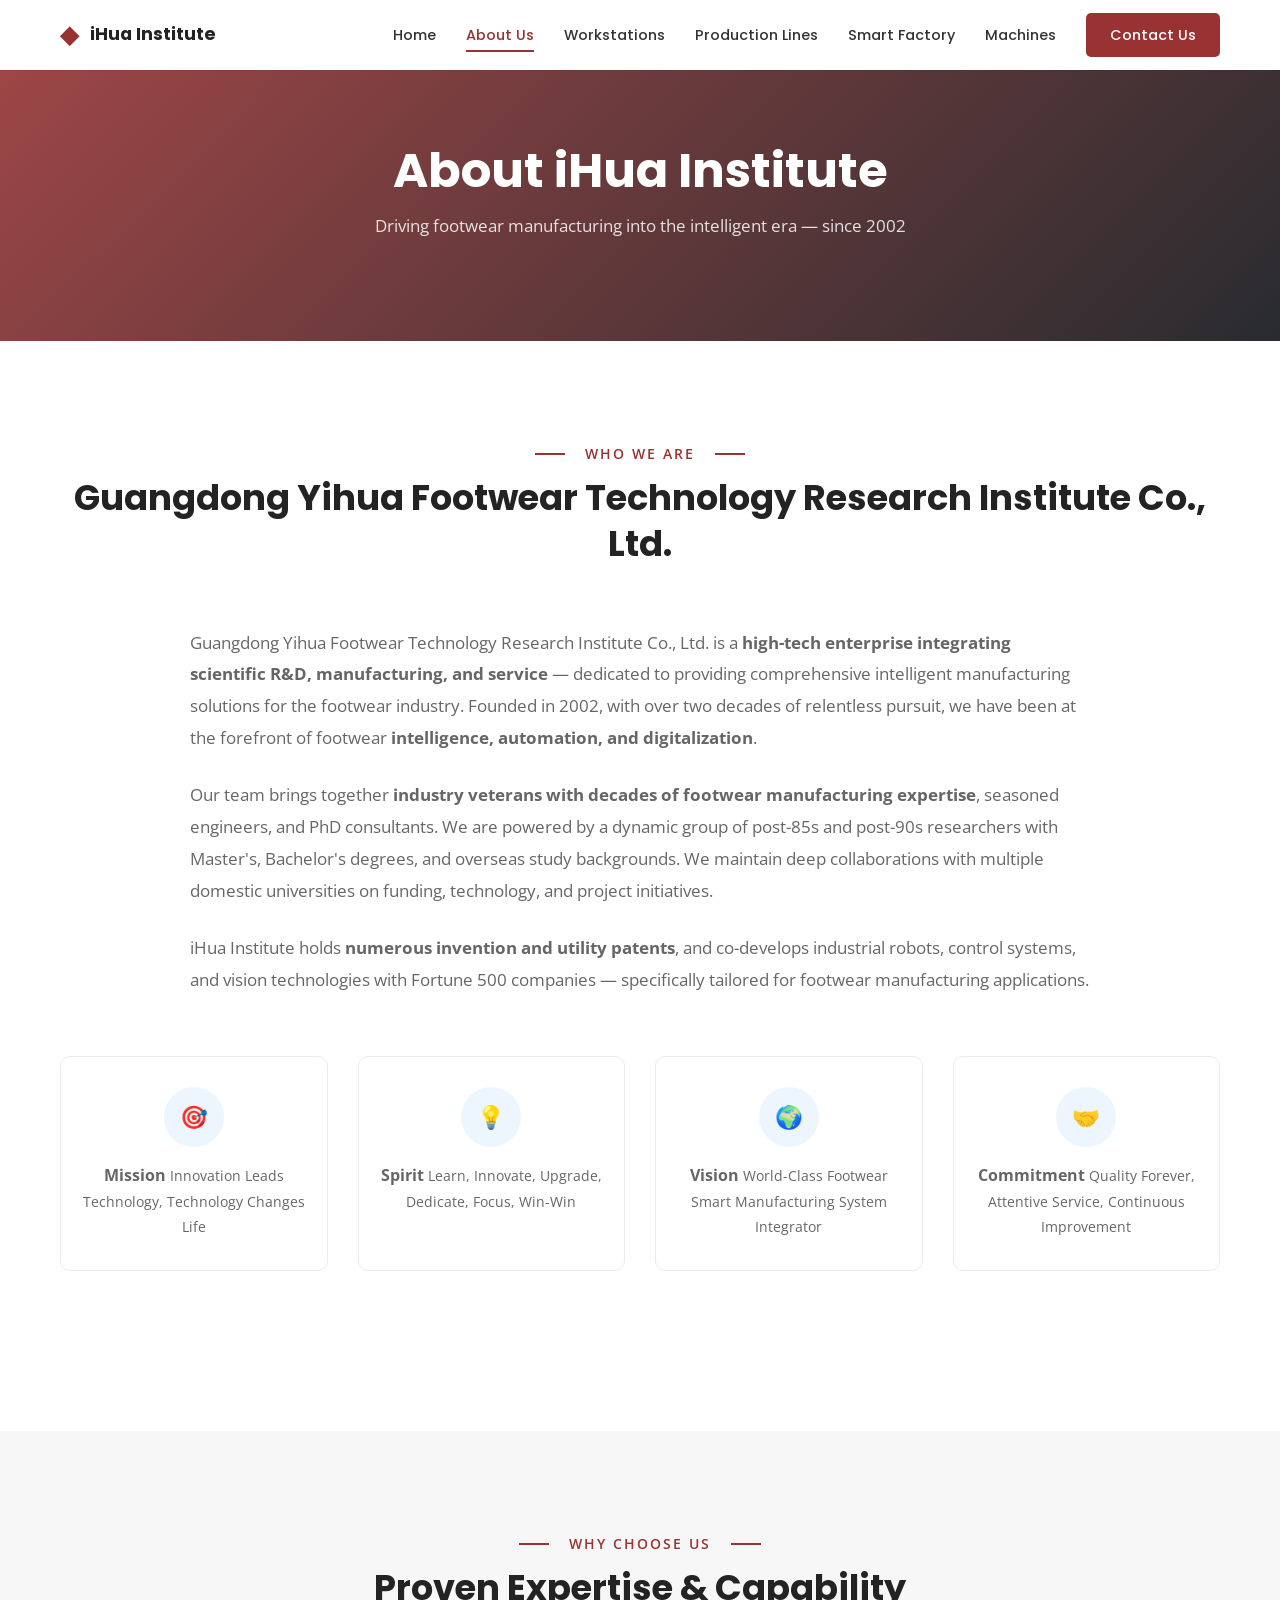
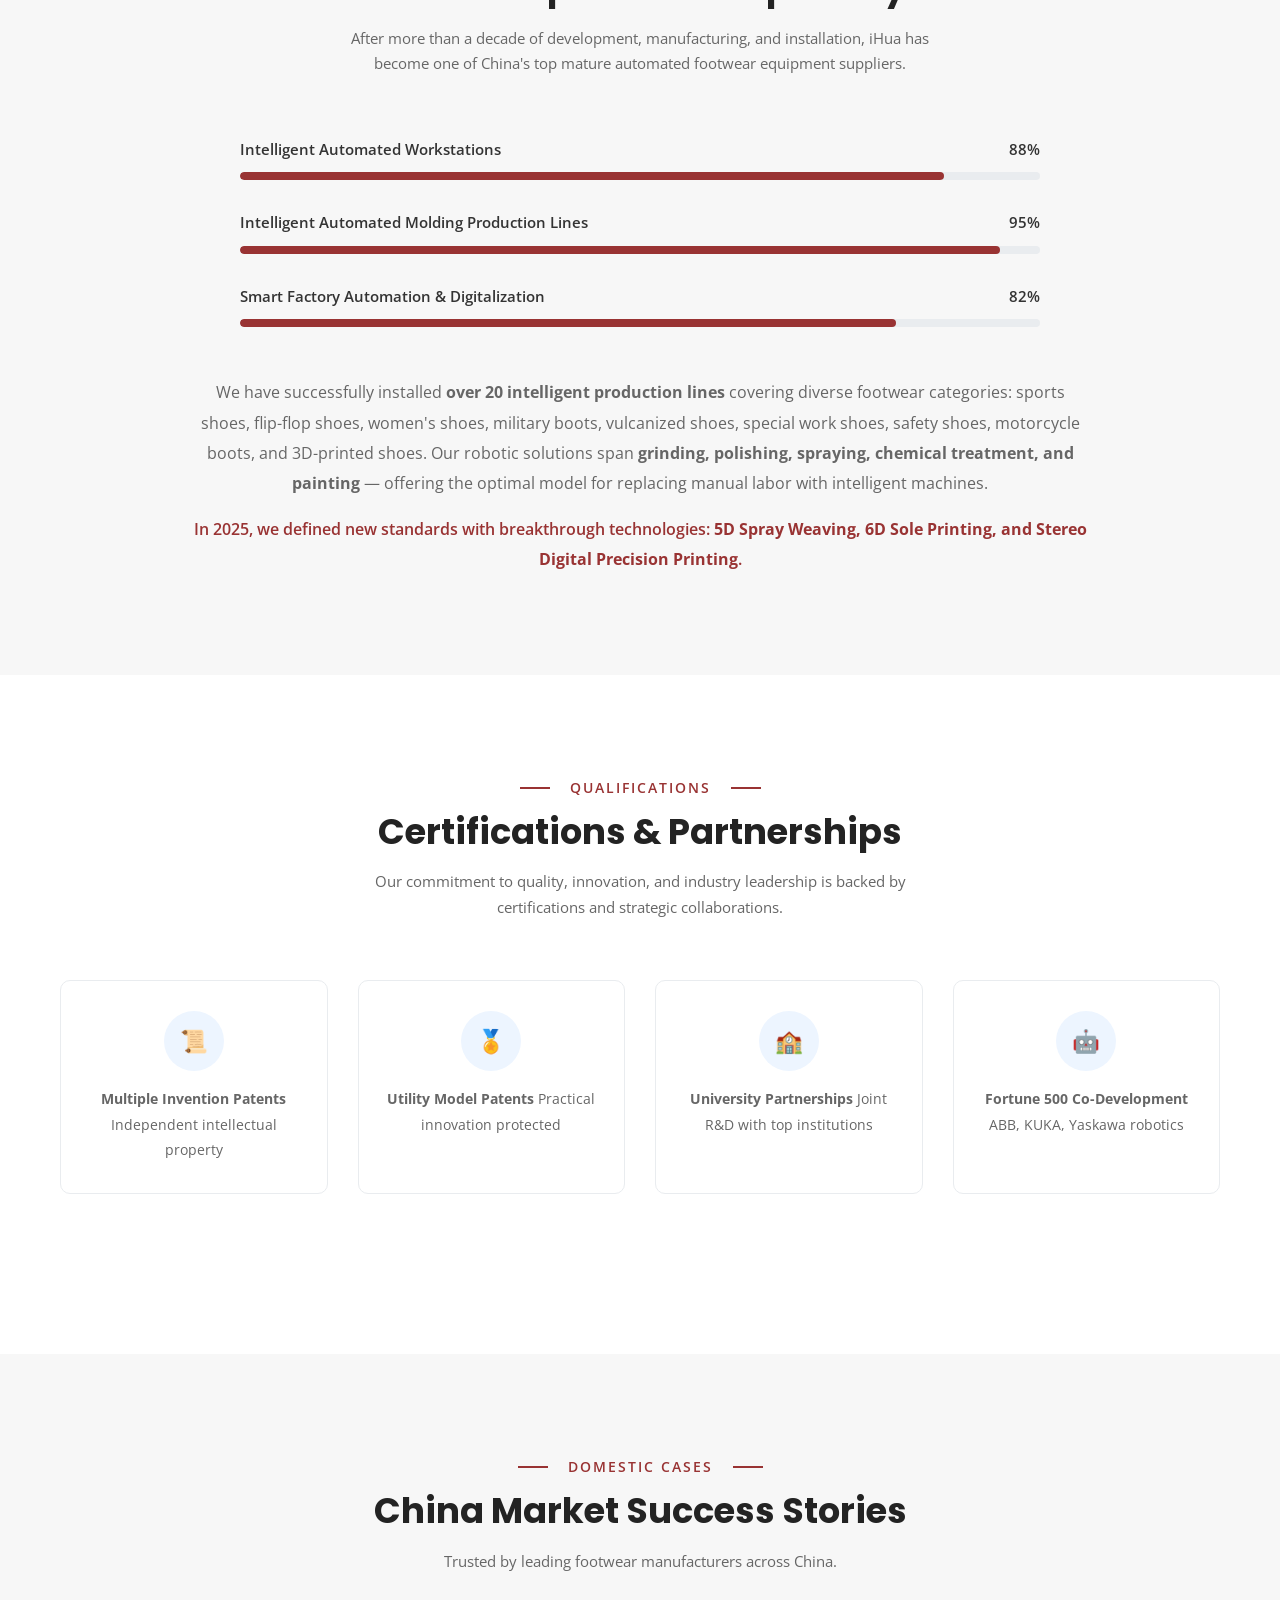
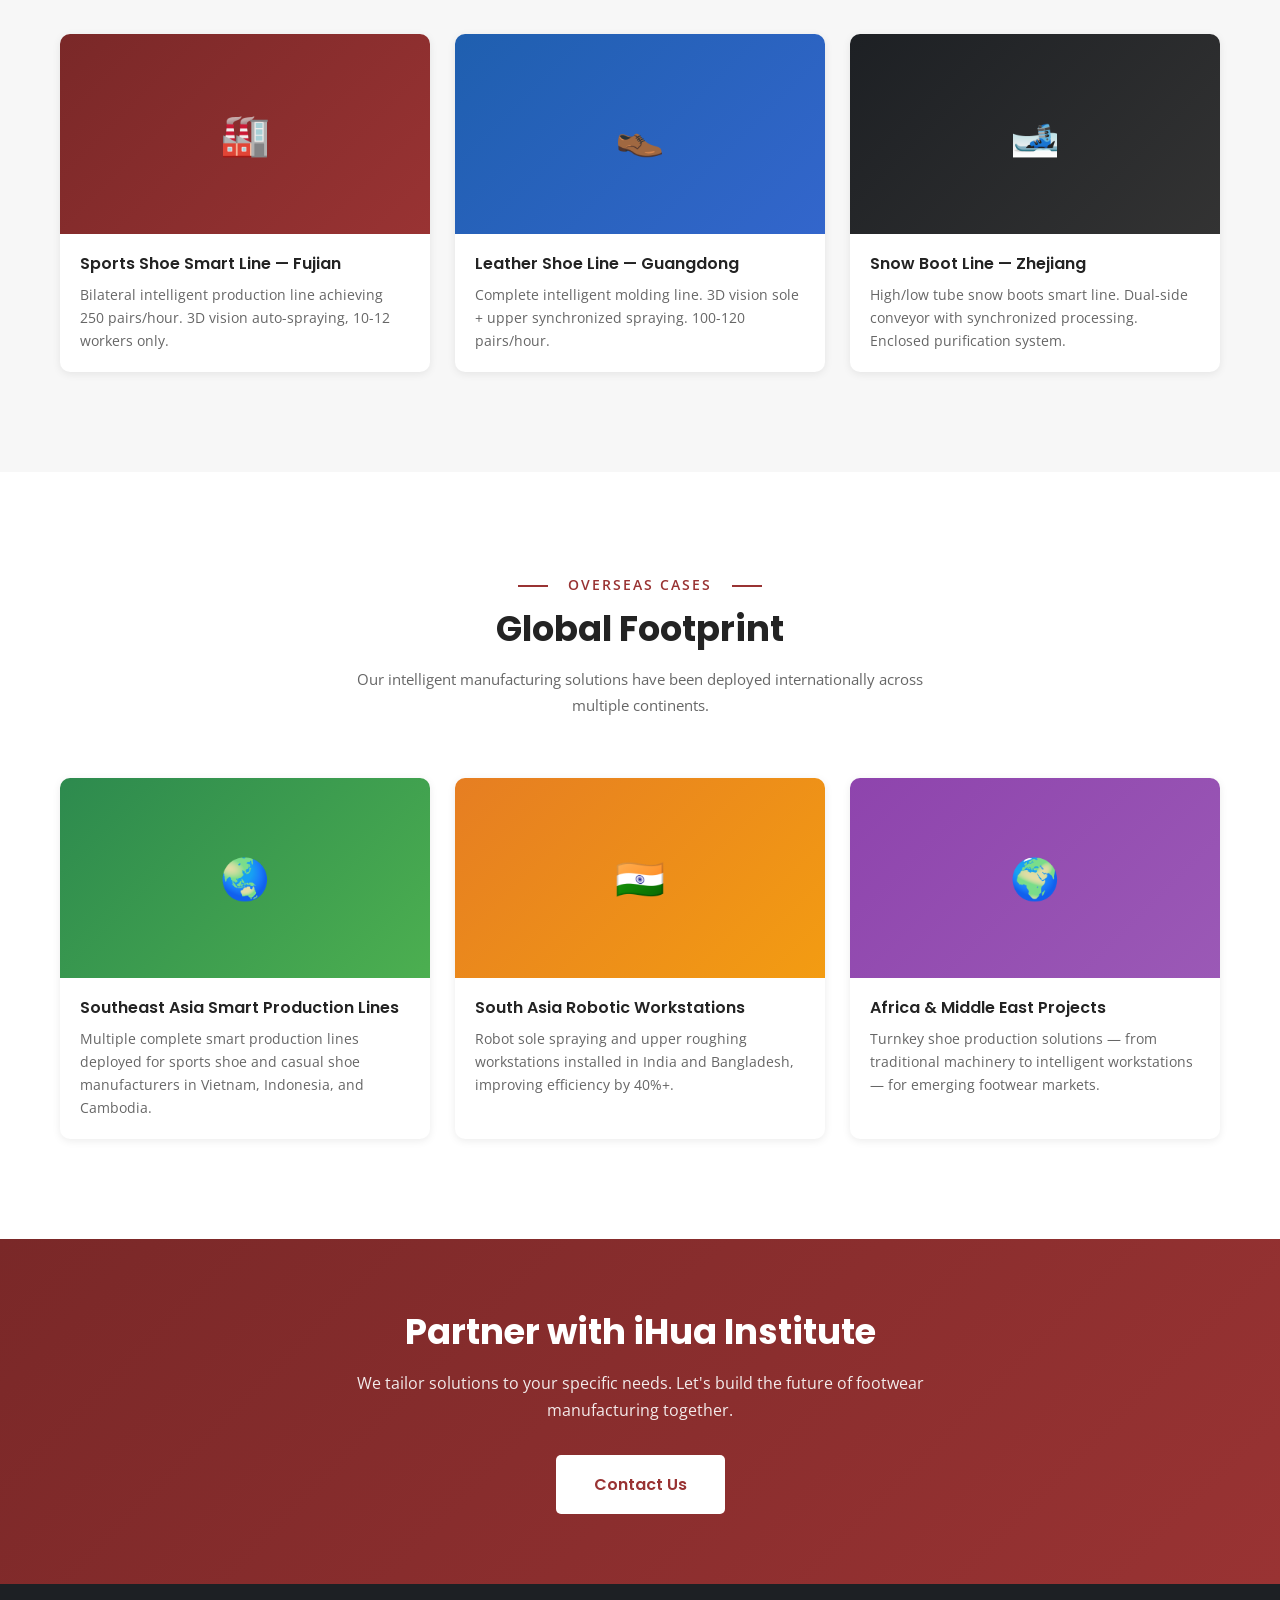
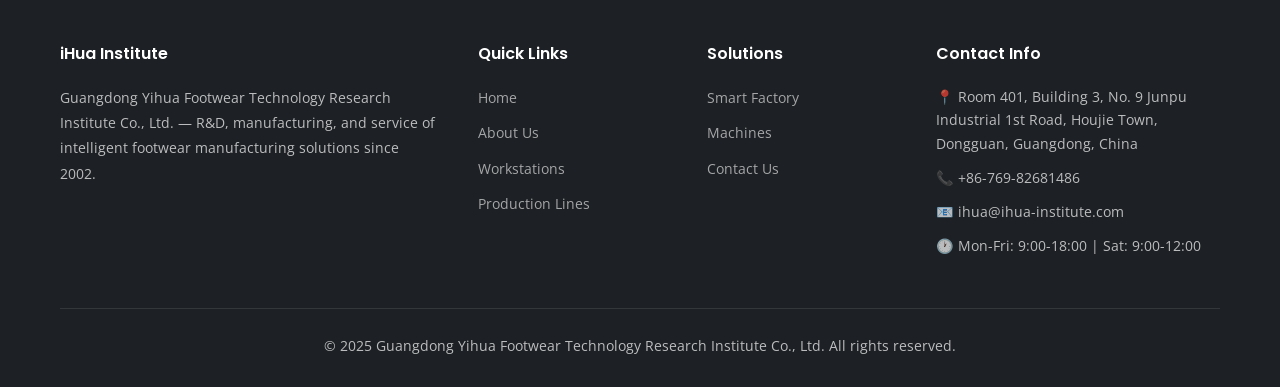
==== about.html @ 97495c71 "Initial commit: iHua Institute English website" ====
<!DOCTYPE html>
<html lang="en">
<head>
  <meta charset="UTF-8">
  <meta name="viewport" content="width=device-width, initial-scale=1.0">
  <title>About Us — iHua Institute | Footwear Smart Manufacturing Leader Since 2002</title>
  <meta name="description" content="Learn about Guangdong Yihua Footwear Technology Research Institute — a leading footwear smart manufacturing integrator with 24+ years experience, 90+ patents, and 20+ smart production lines installed worldwide.">
  <link rel="canonical" href="https://tcpcookies.github.io/ihua-institute/about.html">

  <meta property="og:title" content="About iHua Institute — Footwear Smart Manufacturing Since 2002">
  <meta property="og:description" content="24+ years. 90+ patents. 160+ employees. 200+ clients. Leading footwear intelligent manufacturing solutions provider.">
  <meta property="og:type" content="website">

  <link rel="stylesheet" href="assets/css/style.css">
  <link href="https://fonts.googleapis.com/css2?family=Open+Sans:wght@400;600;700&family=Poppins:wght@500;600;700;800&display=swap" rel="stylesheet">
</head>
<body>

  <nav class="navbar">
    <div class="container">
      <a href="index.html" class="navbar-logo">
        <span style="font-size:1.5rem;color:var(--brand)">◆</span> iHua Institute
      </a>
      <div class="navbar-links">
        <a href="index.html">Home</a>
        <a href="about.html">About Us</a>
        <a href="workstations.html">Workstations</a>
        <a href="productionlines.html">Production Lines</a>
        <a href="smartfactory.html">Smart Factory</a>
        <a href="machines.html">Machines</a>
        <a href="contact.html" class="navbar-cta">Contact Us</a>
      </div>
      <button class="menu-toggle" aria-label="Toggle menu">
        <span></span><span></span><span></span>
      </button>
    </div>
  </nav>

  <!-- ========== Banner ========== -->
  <section class="page-banner">
    <div class="container">
      <h1>About iHua Institute</h1>
      <p>Driving footwear manufacturing into the intelligent era — since 2002</p>
    </div>
  </section>

  <!-- ========== Company Introduction ========== -->
  <section class="animate-on-scroll">
    <div class="container">
      <div class="section-heading">
        <span class="subtitle">Who We Are</span>
        <h2>Guangdong Yihua Footwear Technology Research Institute Co., Ltd.</h2>
      </div>

      <div style="max-width:900px;margin:0 auto;">
        <p style="font-size:1.05rem;line-height:1.9;margin-bottom:25px;">
          Guangdong Yihua Footwear Technology Research Institute Co., Ltd. is a <strong>high-tech enterprise integrating scientific R&D, manufacturing, and service</strong> — dedicated to providing comprehensive intelligent manufacturing solutions for the footwear industry. Founded in 2002, with over two decades of relentless pursuit, we have been at the forefront of footwear <strong>intelligence, automation, and digitalization</strong>.
        </p>
        <p style="font-size:1.05rem;line-height:1.9;margin-bottom:25px;">
          Our team brings together <strong>industry veterans with decades of footwear manufacturing expertise</strong>, seasoned engineers, and PhD consultants. We are powered by a dynamic group of post-85s and post-90s researchers with Master's, Bachelor's degrees, and overseas study backgrounds. We maintain deep collaborations with multiple domestic universities on funding, technology, and project initiatives.
        </p>
        <p style="font-size:1.05rem;line-height:1.9;margin-bottom:25px;">
          iHua Institute holds <strong>numerous invention and utility patents</strong>, and co-develops industrial robots, control systems, and vision technologies with Fortune 500 companies — specifically tailored for footwear manufacturing applications.
        </p>
      </div>

      <!-- Mission / Vision / Values -->
      <div class="data-points" style="margin-top:60px;">
        <div class="data-point">
          <div class="icon">🎯</div>
          <span class="label" style="font-weight:700;font-size:1rem;">Mission</span>
          <span class="label" style="margin-top:8px;">Innovation Leads Technology, Technology Changes Life</span>
        </div>
        <div class="data-point">
          <div class="icon">💡</div>
          <span class="label" style="font-weight:700;font-size:1rem;">Spirit</span>
          <span class="label" style="margin-top:8px;">Learn, Innovate, Upgrade, Dedicate, Focus, Win-Win</span>
        </div>
        <div class="data-point">
          <div class="icon">🌍</div>
          <span class="label" style="font-weight:700;font-size:1rem;">Vision</span>
          <span class="label" style="margin-top:8px;">World-Class Footwear Smart Manufacturing System Integrator</span>
        </div>
        <div class="data-point">
          <div class="icon">🤝</div>
          <span class="label" style="font-weight:700;font-size:1rem;">Commitment</span>
          <span class="label" style="margin-top:8px;">Quality Forever, Attentive Service, Continuous Improvement</span>
        </div>
      </div>
    </div>
  </section>

  <!-- ========== Why Choose Us ========== -->
  <section class="animate-on-scroll progress-section" style="background:var(--gray-100);">
    <div class="container">
      <div class="section-heading">
        <span class="subtitle">Why Choose Us</span>
        <h2>Proven Expertise & Capability</h2>
        <p>After more than a decade of development, manufacturing, and installation, iHua has become one of China's top mature automated footwear equipment suppliers.</p>
      </div>

      <div class="progress-grid">
        <div class="progress-item">
          <div class="progress-header">
            <span>Intelligent Automated Workstations</span>
            <span>88%</span>
          </div>
          <div class="progress-bar">
            <div class="progress-bar-fill" data-width="88%"></div>
          </div>
        </div>
        <div class="progress-item">
          <div class="progress-header">
            <span>Intelligent Automated Molding Production Lines</span>
            <span>95%</span>
          </div>
          <div class="progress-bar">
            <div class="progress-bar-fill" data-width="95%"></div>
          </div>
        </div>
        <div class="progress-item">
          <div class="progress-header">
            <span>Smart Factory Automation & Digitalization</span>
            <span>82%</span>
          </div>
          <div class="progress-bar">
            <div class="progress-bar-fill" data-width="82%"></div>
          </div>
        </div>
      </div>

      <div style="max-width:900px;margin:50px auto 0;text-align:center;">
        <p style="font-size:1rem;line-height:1.9;">
          We have successfully installed <strong>over 20 intelligent production lines</strong> covering diverse footwear categories: sports shoes, flip-flop shoes, women's shoes, military boots, vulcanized shoes, special work shoes, safety shoes, motorcycle boots, and 3D-printed shoes. Our robotic solutions span <strong>grinding, polishing, spraying, chemical treatment, and painting</strong> — offering the optimal model for replacing manual labor with intelligent machines.
        </p>
        <p style="font-size:1rem;line-height:1.9;margin-top:15px;color:var(--brand);font-weight:600;">
          In 2025, we defined new standards with breakthrough technologies: <strong>5D Spray Weaving, 6D Sole Printing, and Stereo Digital Precision Printing</strong>.
        </p>
      </div>
    </div>
  </section>

  <!-- ========== Certifications ========== -->
  <section class="animate-on-scroll">
    <div class="container">
      <div class="section-heading">
        <span class="subtitle">Qualifications</span>
        <h2>Certifications & Partnerships</h2>
        <p>Our commitment to quality, innovation, and industry leadership is backed by certifications and strategic collaborations.</p>
      </div>

      <div class="data-points">
        <div class="data-point">
          <div class="icon">📜</div>
          <span class="label" style="font-weight:700;">Multiple Invention Patents</span>
          <span class="label" style="margin-top:5px;">Independent intellectual property</span>
        </div>
        <div class="data-point">
          <div class="icon">🏅</div>
          <span class="label" style="font-weight:700;">Utility Model Patents</span>
          <span class="label" style="margin-top:5px;">Practical innovation protected</span>
        </div>
        <div class="data-point">
          <div class="icon">🏫</div>
          <span class="label" style="font-weight:700;">University Partnerships</span>
          <span class="label" style="margin-top:5px;">Joint R&D with top institutions</span>
        </div>
        <div class="data-point">
          <div class="icon">🤖</div>
          <span class="label" style="font-weight:700;">Fortune 500 Co-Development</span>
          <span class="label" style="margin-top:5px;">ABB, KUKA, Yaskawa robotics</span>
        </div>
      </div>
    </div>
  </section>

  <!-- ========== Domestic Cases ========== -->
  <section class="animate-on-scroll" style="background:var(--gray-100);">
    <div class="container">
      <div class="section-heading">
        <span class="subtitle">Domestic Cases</span>
        <h2>China Market Success Stories</h2>
        <p>Trusted by leading footwear manufacturers across China.</p>
      </div>
      <div class="cases-grid">
        <div class="case-card">
          <div class="case-card-img" style="background:linear-gradient(135deg, var(--brand-dark), var(--brand));">🏭</div>
          <div class="case-card-body">
            <h4>Sports Shoe Smart Line — Fujian</h4>
            <p>Bilateral intelligent production line achieving 250 pairs/hour. 3D vision auto-spraying, 10-12 workers only.</p>
          </div>
        </div>
        <div class="case-card">
          <div class="case-card-img" style="background:linear-gradient(135deg, #1F5FAF, #3366cc);">👞</div>
          <div class="case-card-body">
            <h4>Leather Shoe Line — Guangdong</h4>
            <p>Complete intelligent molding line. 3D vision sole + upper synchronized spraying. 100-120 pairs/hour.</p>
          </div>
        </div>
        <div class="case-card">
          <div class="case-card-img" style="background:linear-gradient(135deg, #1d2024, #333);">🎿</div>
          <div class="case-card-body">
            <h4>Snow Boot Line — Zhejiang</h4>
            <p>High/low tube snow boots smart line. Dual-side conveyor with synchronized processing. Enclosed purification system.</p>
          </div>
        </div>
      </div>
    </div>
  </section>

  <!-- ========== Overseas Cases ========== -->
  <section class="animate-on-scroll">
    <div class="container">
      <div class="section-heading">
        <span class="subtitle">Overseas Cases</span>
        <h2>Global Footprint</h2>
        <p>Our intelligent manufacturing solutions have been deployed internationally across multiple continents.</p>
      </div>
      <div class="cases-grid">
        <div class="case-card">
          <div class="case-card-img" style="background:linear-gradient(135deg, #2d8a4e, #4caf50);">🌏</div>
          <div class="case-card-body">
            <h4>Southeast Asia Smart Production Lines</h4>
            <p>Multiple complete smart production lines deployed for sports shoe and casual shoe manufacturers in Vietnam, Indonesia, and Cambodia.</p>
          </div>
        </div>
        <div class="case-card">
          <div class="case-card-img" style="background:linear-gradient(135deg, #e67e22, #f39c12);">🇮🇳</div>
          <div class="case-card-body">
            <h4>South Asia Robotic Workstations</h4>
            <p>Robot sole spraying and upper roughing workstations installed in India and Bangladesh, improving efficiency by 40%+.</p>
          </div>
        </div>
        <div class="case-card">
          <div class="case-card-img" style="background:linear-gradient(135deg, #8e44ad, #9b59b6);">🌍</div>
          <div class="case-card-body">
            <h4>Africa & Middle East Projects</h4>
            <p>Turnkey shoe production solutions — from traditional machinery to intelligent workstations — for emerging footwear markets.</p>
          </div>
        </div>
      </div>
    </div>
  </section>

  <!-- ========== CTA ========== -->
  <section style="background:linear-gradient(135deg, var(--brand-dark), var(--brand));color:var(--white);text-align:center;padding:70px 0;">
    <div class="container">
      <h2 style="color:var(--white);margin-bottom:15px;">Partner with iHua Institute</h2>
      <p style="opacity:0.9;max-width:600px;margin:0 auto 30px;font-size:1rem;">We tailor solutions to your specific needs. Let's build the future of footwear manufacturing together.</p>
      <a href="contact.html" class="btn" style="background:var(--white);color:var(--brand)!important;font-size:1rem;padding:14px 36px;">Contact Us</a>
    </div>
  </section>

  <footer class="footer">
    <div class="container">
      <div class="footer-grid">
        <div class="footer-about">
          <h4>iHua Institute</h4>
          <p>Guangdong Yihua Footwear Technology Research Institute Co., Ltd. — R&D, manufacturing, and service of intelligent footwear manufacturing solutions since 2002.</p>
        </div>
        <div>
          <h4>Quick Links</h4>
          <ul class="footer-links">
            <li><a href="index.html">Home</a></li>
            <li><a href="about.html">About Us</a></li>
            <li><a href="workstations.html">Workstations</a></li>
            <li><a href="productionlines.html">Production Lines</a></li>
          </ul>
        </div>
        <div>
          <h4>Solutions</h4>
          <ul class="footer-links">
            <li><a href="smartfactory.html">Smart Factory</a></li>
            <li><a href="machines.html">Machines</a></li>
            <li><a href="contact.html">Contact Us</a></li>
          </ul>
        </div>
        <div class="footer-contact">
          <h4>Contact Info</h4>
          <p>📍 Room 401, Building 3, No. 9 Junpu Industrial 1st Road, Houjie Town, Dongguan, Guangdong, China</p>
          <p>📞 +86-769-82681486</p>
          <p>📧 ihua@ihua-institute.com</p>
          <p>🕐 Mon-Fri: 9:00-18:00 | Sat: 9:00-12:00</p>
        </div>
      </div>
      <div class="footer-bottom">
        <p>&copy; 2025 Guangdong Yihua Footwear Technology Research Institute Co., Ltd. All rights reserved.</p>
      </div>
    </div>
  </footer>

  <button class="back-to-top" aria-label="Back to top">↑</button>
  <script src="assets/js/main.js"></script>
</body>
</html>
---- assets/css/style.css ----
/* ============================================================
   iHua Institute - Shoe Manufacturing Intelligence
   Brand: #993333 (Deep Red/Burgundy)
   ============================================================ */

/* ---------- CSS Variables ---------- */
:root {
  --brand: #993333;
  --brand-light: #b34444;
  --brand-dark: #7a2828;
  --brand-rgb: 153, 51, 51;
  --dark: #1d2024;
  --darker: #121416;
  --gray-50: #f8f9fa;
  --gray-100: #f7f7f7;
  --gray-200: #e9ecef;
  --gray-300: #dee2e6;
  --gray-600: #666666;
  --gray-700: #495057;
  --gray-800: #333333;
  --gray-900: #232323;
  --white: #ffffff;
  --blue: #1F5FAF;
  --blue-light: #edf5ff;
  --shadow-sm: 0 2px 8px rgba(0,0,0,0.08);
  --shadow: 0 5px 30px rgba(0,0,0,0.10);
  --shadow-lg: 0 10px 40px rgba(0,0,0,0.12);
  --radius: 5px;
  --radius-lg: 10px;
  --transition: 0.3s ease;
}

/* ---------- Reset & Base ---------- */
*, *::before, *::after { box-sizing: border-box; margin: 0; padding: 0; }

html { scroll-behavior: smooth; }

body {
  font-family: 'Open Sans', -apple-system, BlinkMacSystemFont, 'Segoe UI', sans-serif;
  font-size: 15px;
  line-height: 1.7;
  color: var(--gray-600);
  background: var(--white);
  -webkit-font-smoothing: antialiased;
}

h1, h2, h3, h4, h5, h6 {
  font-family: 'Poppins', -apple-system, BlinkMacSystemFont, sans-serif;
  color: var(--gray-900);
  line-height: 1.3;
}

h1 { font-size: 2.8rem; font-weight: 700; }
h2 { font-size: 2.2rem; font-weight: 700; }
h3 { font-size: 1.5rem; font-weight: 600; }
h4 { font-size: 1.2rem; font-weight: 600; }

a { color: var(--brand); text-decoration: none; transition: color var(--transition); }
a:hover { color: var(--brand-dark); }

img { max-width: 100%; height: auto; display: block; }

.container { max-width: 1200px; margin: 0 auto; padding: 0 20px; }
.container-wide { max-width: 1400px; margin: 0 auto; padding: 0 20px; }

section { padding: 100px 0; }
.section-sm { padding: 60px 0; }

/* ---------- Section Headings ---------- */
.section-heading { text-align: center; margin-bottom: 60px; }
.section-heading .subtitle {
  display: inline-block;
  color: var(--brand);
  font-weight: 600;
  font-size: 0.85rem;
  text-transform: uppercase;
  letter-spacing: 2px;
  margin-bottom: 10px;
  position: relative;
  padding: 0 20px;
}
.section-heading .subtitle::before,
.section-heading .subtitle::after {
  content: '';
  position: absolute;
  top: 50%;
  width: 30px;
  height: 2px;
  background: var(--brand);
}
.section-heading .subtitle::before { right: 100%; }
.section-heading .subtitle::after { left: 100%; }
.section-heading h2 { margin-bottom: 15px; }
.section-heading p { color: var(--gray-600); max-width: 600px; margin: 0 auto; }

/* ---------- Navbar ---------- */
.navbar {
  position: fixed;
  top: 0;
  left: 0;
  right: 0;
  z-index: 1000;
  background: var(--white);
  box-shadow: 0 1px 0 rgba(0,0,0,0.05);
  transition: all var(--transition);
  height: 70px;
}

.navbar .container {
  display: flex;
  align-items: center;
  justify-content: space-between;
  height: 100%;
}

.navbar-logo {
  display: flex;
  align-items: center;
  gap: 12px;
  font-family: 'Poppins', sans-serif;
  font-size: 1.1rem;
  font-weight: 700;
  color: var(--gray-900);
  text-decoration: none;
}

.navbar-logo img { height: 40px; }

.navbar-links {
  display: flex;
  align-items: center;
  gap: 30px;
  list-style: none;
}

.navbar-links a {
  color: var(--gray-800);
  font-size: 0.9rem;
  font-weight: 500;
  font-family: 'Poppins', sans-serif;
  position: relative;
  padding: 5px 0;
  text-decoration: none;
}

.navbar-links a::after {
  content: '';
  position: absolute;
  bottom: 0;
  left: 0;
  width: 0;
  height: 2px;
  background: var(--brand);
  transition: width var(--transition);
}

.navbar-links a:hover,
.navbar-links a.active { color: var(--brand); }
.navbar-links a:hover::after,
.navbar-links a.active::after { width: 100%; }

.navbar-cta {
  background: var(--brand);
  color: var(--white) !important;
  padding: 10px 24px !important;
  border-radius: var(--radius);
  transition: background var(--transition) !important;
}

.navbar-cta:hover { background: var(--brand-dark) !important; }
.navbar-cta::after { display: none !important; }

.menu-toggle {
  display: none;
  flex-direction: column;
  gap: 5px;
  cursor: pointer;
  background: none;
  border: none;
  padding: 5px;
}

.menu-toggle span {
  width: 24px;
  height: 2px;
  background: var(--gray-800);
  transition: all var(--transition);
  display: block;
}

/* ---------- Hero ---------- */
.hero {
  position: relative;
  background:
    linear-gradient(135deg, rgba(var(--brand-rgb), 0.92) 0%, rgba(29, 32, 36, 0.95) 100%),
    url('../images/hero-bg.jpg') center/cover no-repeat;
  min-height: 100vh;
  display: flex;
  align-items: center;
  padding-top: 120px;
  padding-bottom: 80px;
  color: var(--white);
  overflow: hidden;
}

.hero::before {
  content: '';
  position: absolute;
  bottom: 0;
  right: 0;
  width: 400px;
  height: 400px;
  background: radial-gradient(circle, rgba(255,255,255,0.05) 0%, transparent 70%);
}

.hero .container { position: relative; z-index: 1; }

.hero-badge {
  display: inline-block;
  background: rgba(255,255,255,0.15);
  backdrop-filter: blur(10px);
  padding: 8px 20px;
  border-radius: 50px;
  font-size: 0.85rem;
  font-weight: 500;
  margin-bottom: 25px;
}

.hero h1 {
  color: var(--white);
  font-size: 3.5rem;
  font-weight: 800;
  line-height: 1.15;
  margin-bottom: 20px;
  max-width: 700px;
}

.hero h1 .accent { color: #ffb3b3; }

.hero-desc {
  font-size: 1.1rem;
  line-height: 1.8;
  max-width: 550px;
  opacity: 0.9;
  margin-bottom: 35px;
}

.hero-buttons { display: flex; gap: 15px; flex-wrap: wrap; }

.hero-stats {
  display: grid;
  grid-template-columns: repeat(4, 1fr);
  gap: 20px;
  margin-top: 60px;
  max-width: 700px;
}

.hero-stat {
  text-align: center;
  padding: 20px 10px;
  background: rgba(255,255,255,0.1);
  backdrop-filter: blur(10px);
  border-radius: var(--radius);
  border: 1px solid rgba(255,255,255,0.15);
}

.hero-stat-number {
  display: block;
  font-family: 'Poppins', sans-serif;
  font-size: 2rem;
  font-weight: 800;
  color: var(--white);
}

.hero-stat-label {
  display: block;
  font-size: 0.8rem;
  opacity: 0.75;
  margin-top: 5px;
}

/* ---------- Buttons ---------- */
.btn {
  display: inline-flex;
  align-items: center;
  gap: 8px;
  padding: 14px 32px;
  border-radius: var(--radius);
  font-family: 'Poppins', sans-serif;
  font-weight: 600;
  font-size: 0.95rem;
  text-decoration: none;
  transition: all var(--transition);
  cursor: pointer;
  border: 2px solid transparent;
}

.btn-primary { background: var(--brand); color: var(--white) !important; }
.btn-primary:hover { background: var(--brand-dark); transform: translateY(-2px); box-shadow: var(--shadow); }

.btn-outline {
  background: transparent;
  color: var(--white) !important;
  border-color: rgba(255,255,255,0.5);
}
.btn-outline:hover { background: rgba(255,255,255,0.1); border-color: var(--white); }

.btn-outline-dark {
  background: transparent;
  color: var(--brand) !important;
  border-color: var(--brand);
}
.btn-outline-dark:hover { background: var(--brand); color: var(--white) !important; }

.btn-lg { padding: 16px 40px; font-size: 1rem; }

/* ---------- About Items (Data Points) ---------- */
.data-points {
  display: grid;
  grid-template-columns: repeat(4, 1fr);
  gap: 30px;
  margin: 60px 0;
}

.data-point {
  text-align: center;
  padding: 30px 20px;
  border: 1px solid var(--gray-200);
  border-radius: var(--radius-lg);
  transition: all var(--transition);
}

.data-point:hover { border-color: var(--brand); box-shadow: var(--shadow); }

.data-point .icon {
  width: 60px;
  height: 60px;
  background: var(--blue-light);
  border-radius: 50%;
  display: flex;
  align-items: center;
  justify-content: center;
  margin: 0 auto 15px;
  color: var(--brand);
  font-size: 1.4rem;
}

.data-point .number {
  font-family: 'Poppins', sans-serif;
  font-size: 2rem;
  font-weight: 800;
  color: var(--gray-900);
  display: block;
}

.data-point .label { font-size: 0.85rem; color: var(--gray-600); }

/* ---------- Solution Cards ---------- */
.solution-grid {
  display: grid;
  grid-template-columns: repeat(3, 1fr);
  gap: 30px;
}

.solution-card {
  position: relative;
  border-radius: var(--radius-lg);
  overflow: hidden;
  background: var(--white);
  box-shadow: var(--shadow-sm);
  transition: all var(--transition);
  display: flex;
  flex-direction: column;
}

.solution-card:hover { transform: translateY(-5px); box-shadow: var(--shadow-lg); }

.solution-card-img {
  height: 220px;
  background: linear-gradient(135deg, var(--brand-dark), var(--brand));
  display: flex;
  align-items: center;
  justify-content: center;
  color: var(--white);
  font-size: 4rem;
}

.solution-card-body { padding: 25px; flex: 1; display: flex; flex-direction: column; }

.solution-card-body h3 { margin-bottom: 12px; font-size: 1.25rem; }

.solution-card-body p { color: var(--gray-600); font-size: 0.9rem; flex: 1; }

.solution-card-body .btn { margin-top: 20px; align-self: flex-start; }

/* ---------- Services Grid ---------- */
.services-grid {
  display: grid;
  grid-template-columns: repeat(3, 1fr);
  gap: 25px;
}

.service-card {
  padding: 35px 25px;
  border-radius: var(--radius-lg);
  border: 1px solid var(--gray-200);
  transition: all var(--transition);
}

.service-card:hover { border-color: var(--brand); box-shadow: var(--shadow); }

.service-card .icon-circle {
  width: 55px;
  height: 55px;
  background: rgba(var(--brand-rgb), 0.08);
  border-radius: 50%;
  display: flex;
  align-items: center;
  justify-content: center;
  margin-bottom: 20px;
  color: var(--brand);
  font-size: 1.4rem;
}

.service-card h4 { margin-bottom: 10px; }

.service-card p { font-size: 0.88rem; color: var(--gray-600); }

/* ---------- Case Cards ---------- */
.cases-grid {
  display: grid;
  grid-template-columns: repeat(3, 1fr);
  gap: 25px;
}

.case-card {
  border-radius: var(--radius-lg);
  overflow: hidden;
  background: var(--white);
  box-shadow: var(--shadow-sm);
  transition: all var(--transition);
}

.case-card:hover { transform: translateY(-5px); box-shadow: var(--shadow-lg); }

.case-card-img {
  height: 200px;
  background: linear-gradient(135deg, var(--gray-200), var(--gray-300));
  position: relative;
  overflow: hidden;
  display: flex;
  align-items: center;
  justify-content: center;
  color: var(--gray-600);
  font-size: 2.5rem;
}

.case-card-img .category-tag {
  position: absolute;
  top: 15px;
  right: 15px;
  background: var(--brand);
  color: var(--white);
  padding: 5px 12px;
  border-radius: 50px;
  font-size: 0.75rem;
  font-weight: 600;
}

.case-card-body { padding: 20px; }

.case-card-body h4 { font-size: 1rem; margin-bottom: 8px; }
.case-card-body p { font-size: 0.85rem; color: var(--gray-600); }

/* ---------- Page Banner ---------- */
.page-banner {
  background:
    linear-gradient(135deg, rgba(var(--brand-rgb), 0.9) 0%, rgba(29, 32, 36, 0.95) 100%),
    url('../images/page-bg.jpg') center/cover no-repeat;
  padding: 140px 0 100px;
  text-align: center;
  color: var(--white);
}

.page-banner h1 { color: var(--white); font-size: 3rem; margin-bottom: 10px; }
.page-banner p { max-width: 600px; margin: 0 auto; opacity: 0.85; font-size: 1.05rem; }

/* ---------- Progress Bars ---------- */
.progress-grid { max-width: 800px; margin: 0 auto; }

.progress-item { margin-bottom: 30px; }

.progress-header {
  display: flex;
  justify-content: space-between;
  margin-bottom: 10px;
  font-weight: 600;
  color: var(--gray-800);
}

.progress-bar {
  height: 8px;
  background: var(--gray-200);
  border-radius: 4px;
  overflow: hidden;
}

.progress-bar-fill {
  height: 100%;
  background: var(--brand);
  border-radius: 4px;
  transition: width 1.5s ease;
}

/* ---------- Specs Table ---------- */
.specs-table {
  width: 100%;
  border-collapse: collapse;
  margin: 25px 0;
  font-size: 0.9rem;
}

.specs-table th {
  background: #e6eef7;
  padding: 14px 18px;
  text-align: left;
  font-weight: 600;
  color: var(--gray-800);
  width: 28%;
  border-bottom: 2px solid var(--gray-200);
}

.specs-table td {
  padding: 14px 18px;
  border-bottom: 1px solid var(--gray-200);
  color: var(--gray-600);
}

.specs-table tr:nth-child(even) td { background: #f9fbfd; }

/* ---------- Tab Navigation ---------- */
.tab-nav { display: flex; gap: 5px; margin-bottom: 40px; border-bottom: 2px solid var(--gray-200); flex-wrap: wrap; }

.tab-btn {
  padding: 12px 24px;
  border: none;
  background: none;
  cursor: pointer;
  font-family: 'Poppins', sans-serif;
  font-weight: 600;
  font-size: 0.9rem;
  color: var(--gray-600);
  border-bottom: 2px solid transparent;
  margin-bottom: -2px;
  transition: all var(--transition);
}

.tab-btn:hover { color: var(--brand); }
.tab-btn.active { color: var(--brand); border-bottom-color: var(--brand); }

.tab-panel { display: none; }
.tab-panel.active { display: block; }

/* ---------- Product Card ---------- */
.product-grid { display: flex; flex-direction: column; gap: 50px; }

.product-card {
  display: grid;
  grid-template-columns: 1fr 1fr;
  gap: 40px;
  align-items: start;
  padding: 40px;
  background: var(--white);
  border-radius: var(--radius-lg);
  box-shadow: var(--shadow-sm);
  border: 1px solid var(--gray-200);
}

.product-card-number {
  font-family: 'Poppins', sans-serif;
  font-size: 3rem;
  font-weight: 800;
  color: rgba(var(--brand-rgb), 0.15);
  line-height: 1;
}

.product-card h3 { margin: -15px 0 15px; }

.product-card .features-list {
  list-style: none;
  display: grid;
  grid-template-columns: 1fr 1fr;
  gap: 8px;
  margin-top: 15px;
}

.product-card .features-list li {
  font-size: 0.85rem;
  color: var(--gray-600);
  padding-left: 18px;
  position: relative;
}

.product-card .features-list li::before {
  content: '✓';
  position: absolute;
  left: 0;
  color: var(--brand);
  font-weight: 700;
}

/* ---------- Contact Page ---------- */
.contact-grid { display: grid; grid-template-columns: 1fr 1.5fr; gap: 50px; }

.contact-info h3 { margin-bottom: 25px; }

.contact-info-item {
  display: flex;
  gap: 15px;
  margin-bottom: 25px;
}

.contact-info-item .icon-circle {
  width: 45px;
  height: 45px;
  min-width: 45px;
  background: rgba(var(--brand-rgb), 0.08);
  border-radius: 50%;
  display: flex;
  align-items: center;
  justify-content: center;
  color: var(--brand);
  font-size: 1.2rem;
}

.contact-info-item h4 { font-size: 0.95rem; margin-bottom: 3px; }
.contact-info-item p { font-size: 0.88rem; }

.contact-form {
  background: var(--white);
  padding: 40px;
  border-radius: var(--radius-lg);
  box-shadow: var(--shadow);
  border: 1px solid var(--gray-200);
}

.form-group { margin-bottom: 20px; }

.form-group label {
  display: block;
  font-weight: 600;
  color: var(--gray-800);
  margin-bottom: 6px;
  font-size: 0.9rem;
}

.form-group input,
.form-group textarea,
.form-group select {
  width: 100%;
  padding: 12px 16px;
  border: 1px solid var(--gray-300);
  border-radius: var(--radius);
  font-family: inherit;
  font-size: 0.9rem;
  color: var(--gray-800);
  transition: border-color var(--transition);
  background: var(--gray-50);
}

.form-group input:focus,
.form-group textarea:focus,
.form-group select:focus {
  outline: none;
  border-color: var(--brand);
  box-shadow: 0 0 0 3px rgba(var(--brand-rgb), 0.1);
  background: var(--white);
}

.form-group textarea { resize: vertical; min-height: 120px; }

/* ---------- Footer ---------- */
.footer {
  background: var(--dark);
  color: rgba(255,255,255,0.7);
  padding: 60px 0 30px;
}

.footer-grid {
  display: grid;
  grid-template-columns: 2fr 1fr 1fr 1.5fr;
  gap: 40px;
  margin-bottom: 40px;
}

.footer h4 {
  color: var(--white);
  margin-bottom: 20px;
  font-size: 1rem;
}

.footer-about p { font-size: 0.88rem; line-height: 1.8; }

.footer-links { list-style: none; }

.footer-links li { margin-bottom: 10px; }

.footer-links a {
  color: rgba(255,255,255,0.6);
  font-size: 0.88rem;
  transition: color var(--transition);
}

.footer-links a:hover { color: var(--white); }

.footer-contact p { font-size: 0.88rem; margin-bottom: 10px; display: flex; align-items: flex-start; gap: 8px; }

.footer-bottom {
  border-top: 1px solid rgba(255,255,255,0.1);
  padding-top: 25px;
  text-align: center;
  font-size: 0.85rem;
}

/* ---------- Back to Top ---------- */
.back-to-top {
  position: fixed;
  bottom: 30px;
  right: 30px;
  width: 44px;
  height: 44px;
  background: var(--brand);
  color: var(--white);
  border: none;
  border-radius: 50%;
  cursor: pointer;
  display: flex;
  align-items: center;
  justify-content: center;
  font-size: 1.2rem;
  box-shadow: var(--shadow);
  opacity: 0;
  visibility: hidden;
  transition: all var(--transition);
  z-index: 999;
}

.back-to-top.visible { opacity: 1; visibility: visible; }
.back-to-top:hover { background: var(--brand-dark); transform: translateY(-3px); }

/* ---------- Scroll Animations ---------- */
.animate-on-scroll {
  opacity: 0;
  transform: translateY(30px);
  transition: opacity 0.6s ease, transform 0.6s ease;
}

.animate-on-scroll.visible { opacity: 1; transform: translateY(0); }

/* ---------- Responsive ---------- */
@media (max-width: 992px) {
  h1 { font-size: 2.2rem; }
  h2 { font-size: 1.8rem; }
  .hero h1 { font-size: 2.5rem; }
  section { padding: 70px 0; }

  .hero-stats,
  .data-points { grid-template-columns: repeat(2, 1fr); }

  .solution-grid,
  .services-grid,
  .cases-grid { grid-template-columns: repeat(2, 1fr); }

  .product-card { grid-template-columns: 1fr; gap: 25px; padding: 25px; }

  .contact-grid,
  .footer-grid { grid-template-columns: 1fr 1fr; }

  .menu-toggle { display: flex; }

  .navbar-links {
    position: fixed;
    top: 70px;
    left: 0;
    right: 0;
    flex-direction: column;
    background: var(--white);
    padding: 20px;
    box-shadow: var(--shadow-lg);
    gap: 0;
    transform: translateY(-100%);
    opacity: 0;
    pointer-events: none;
    transition: all var(--transition);
  }

  .navbar-links.open { transform: translateY(0); opacity: 1; pointer-events: all; }

  .navbar-links a { padding: 15px 0; display: block; border-bottom: 1px solid var(--gray-100); }
}

@media (max-width: 576px) {
  .hero h1 { font-size: 2rem; }
  .hero-stats,
  .data-points { grid-template-columns: 1fr 1fr; }

  .solution-grid,
  .services-grid,
  .cases-grid { grid-template-columns: 1fr; }

  .contact-grid,
  .footer-grid { grid-template-columns: 1fr; }

  .hero-buttons { flex-direction: column; }

  .page-banner h1 { font-size: 2rem; }

  .specs-table th { width: 35%; }
}
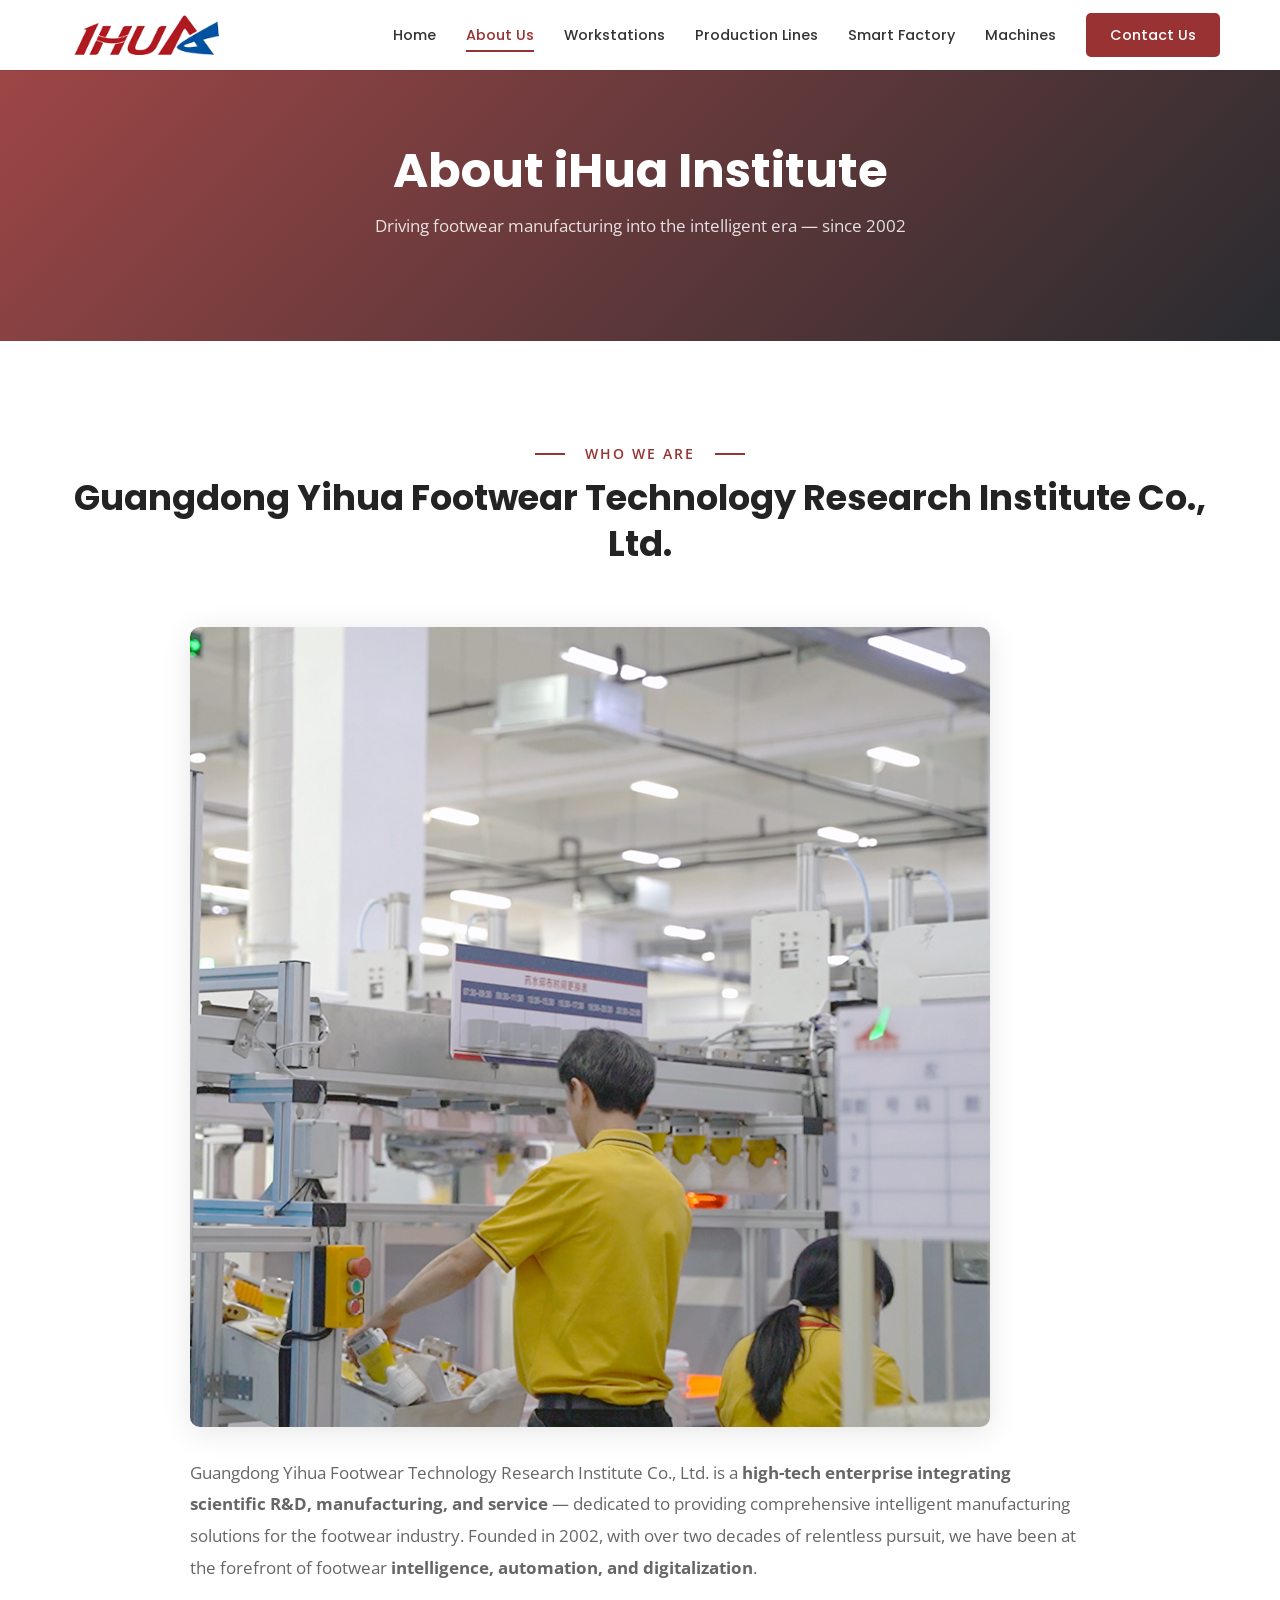
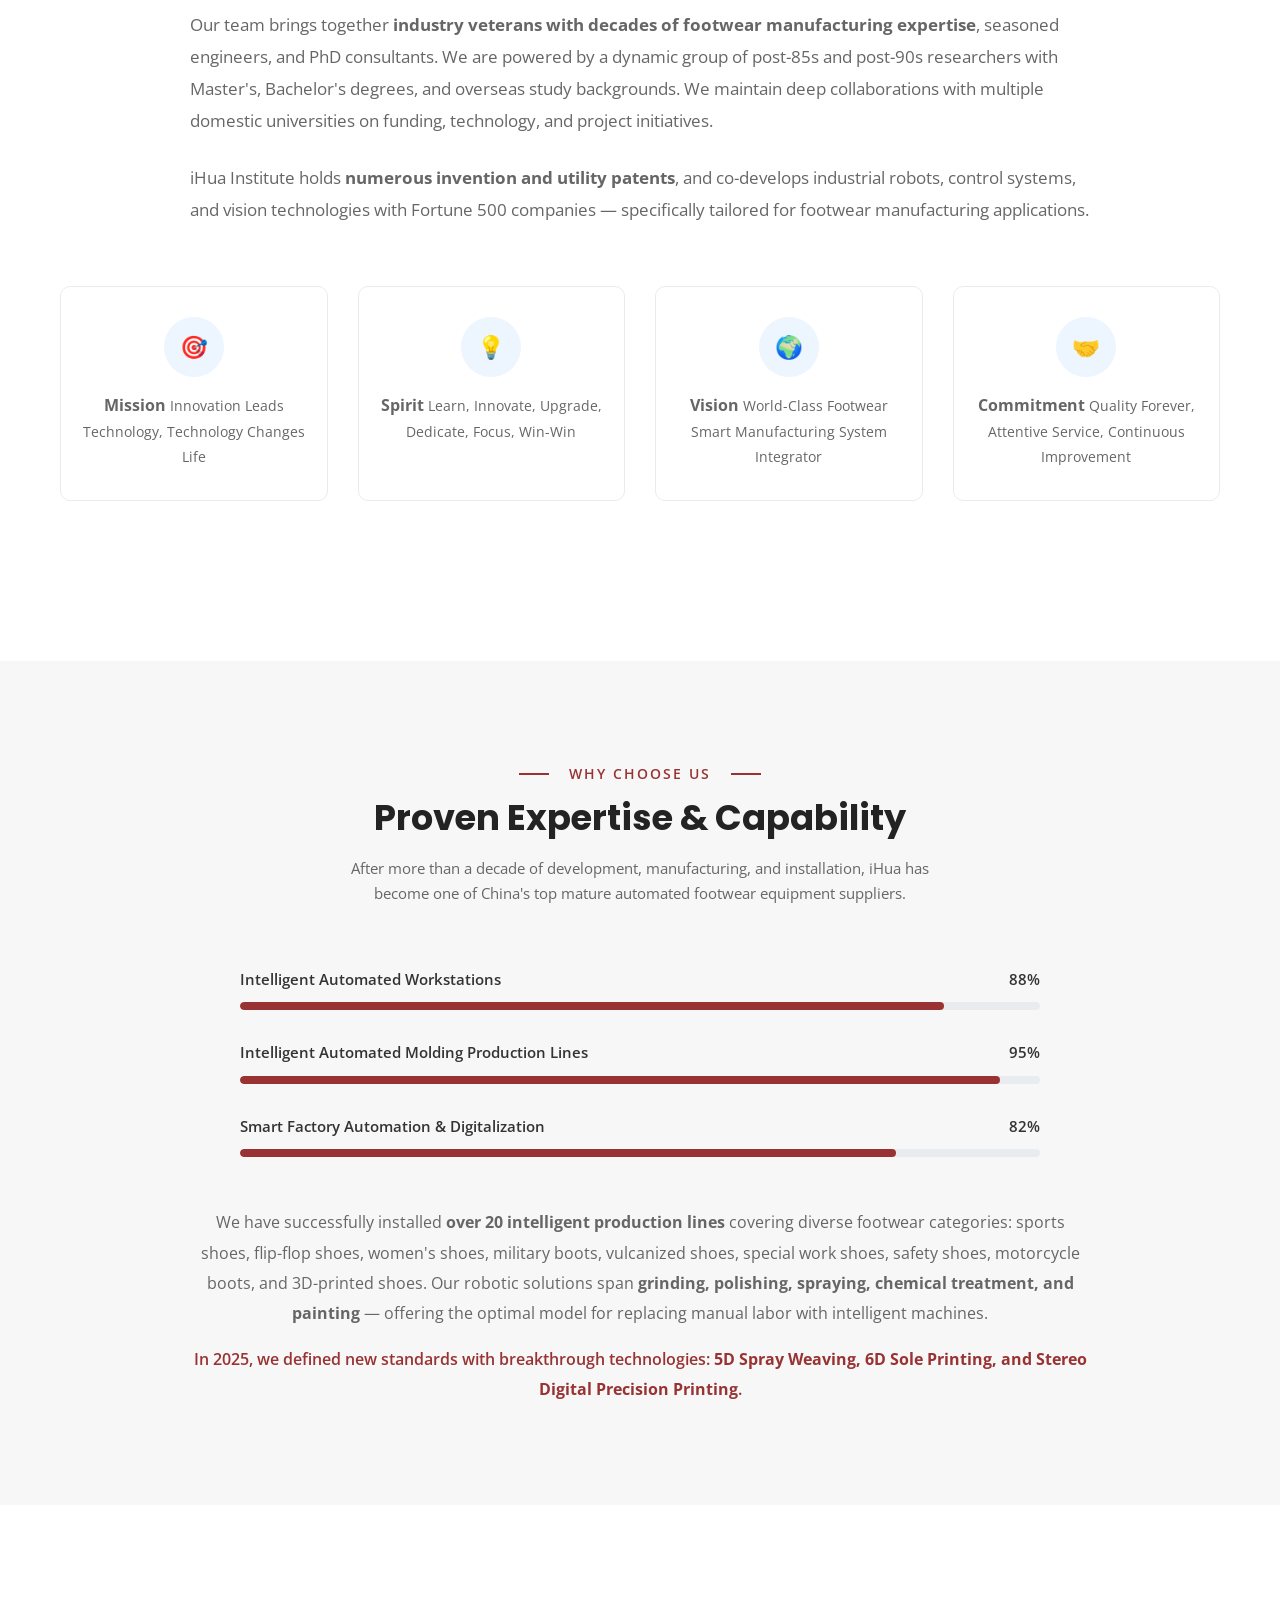
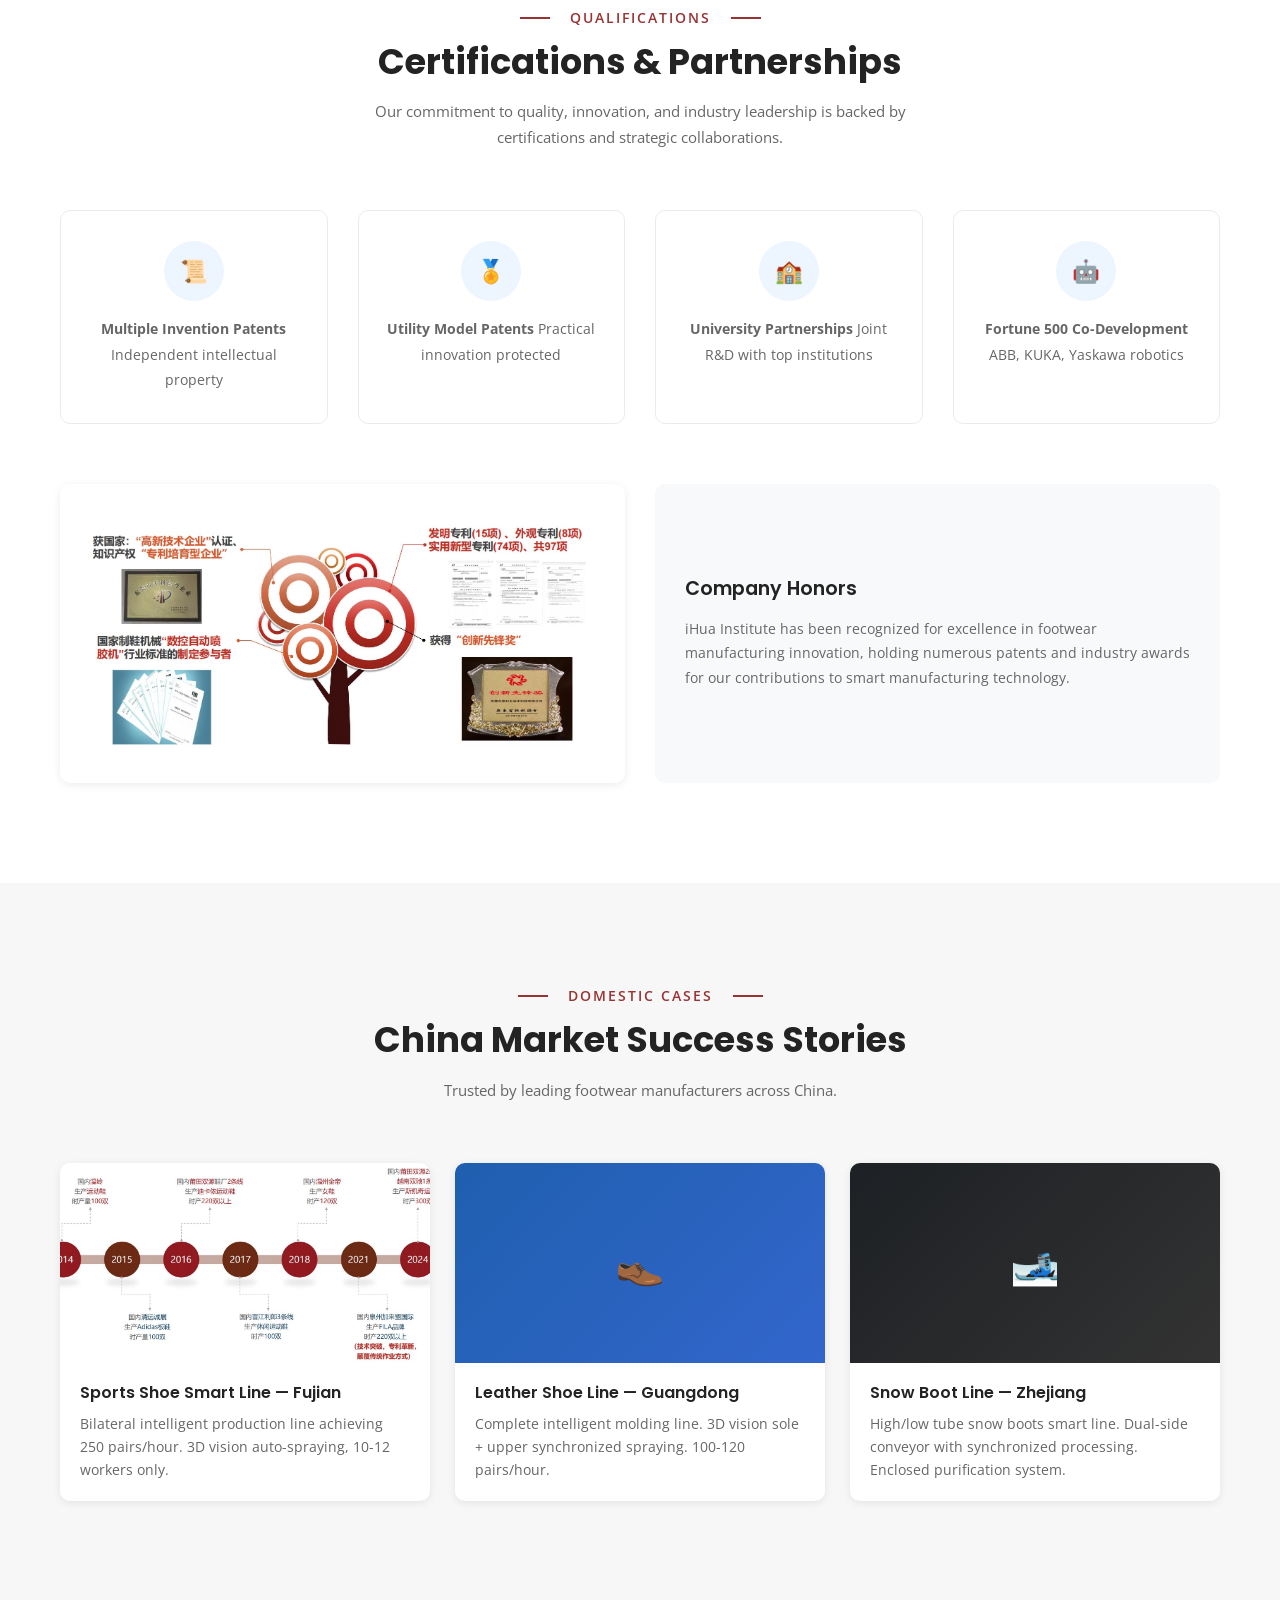
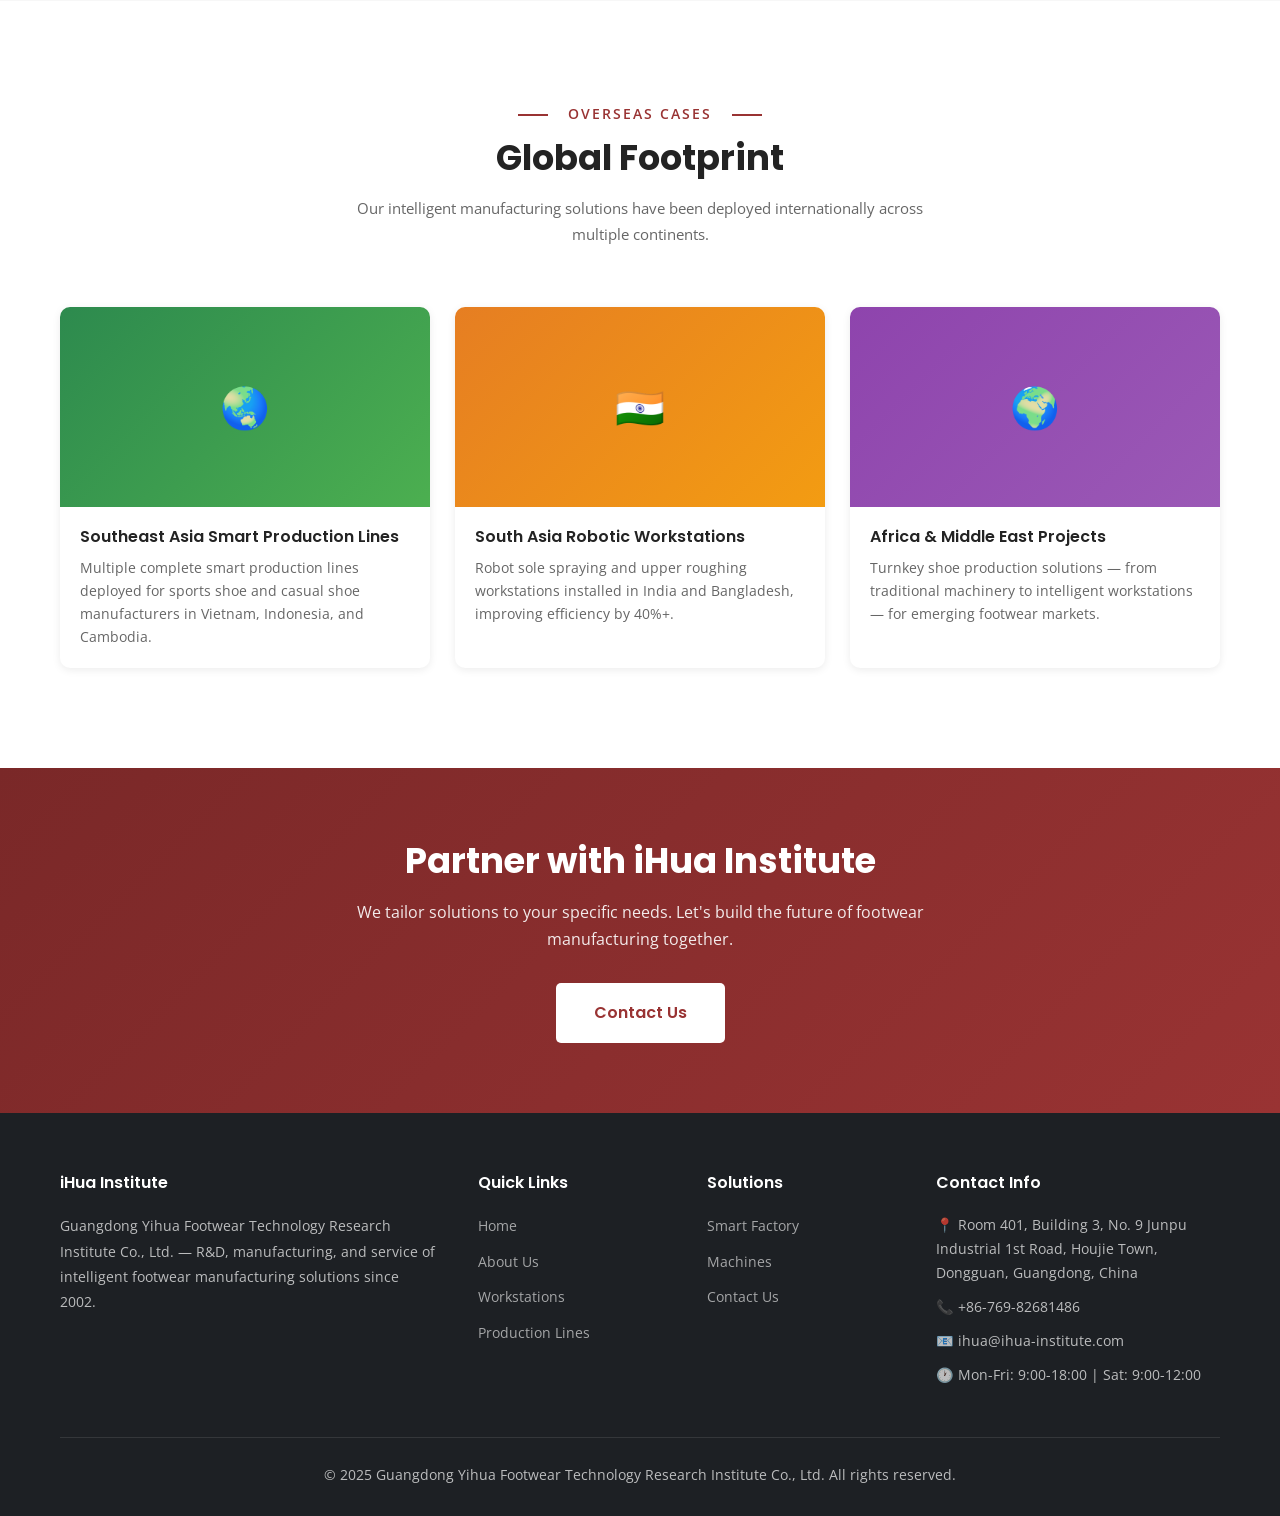
==== commit 459f5226: "Add real product images from Chinese site (94 images), update all pages with real images" ====
--- a/about.html
+++ b/about.html
@@ -19,7 +19,7 @@
   <nav class="navbar">
     <div class="container">
       <a href="index.html" class="navbar-logo">
-        <span style="font-size:1.5rem;color:var(--brand)">◆</span> iHua Institute
+        <img src="assets/images/logo.png" alt="iHua Institute" style="height:40px;">
       </a>
       <div class="navbar-links">
         <a href="index.html">Home</a>
@@ -53,6 +53,9 @@
       </div>
 
       <div style="max-width:900px;margin:0 auto;">
+        <div style="margin-bottom:30px;text-align:center;">
+          <img src="assets/images/about_img1.png" alt="iHua Institute - Footwear Smart Manufacturing" style="width:100%;max-width:800px;border-radius:var(--radius-lg);box-shadow:var(--shadow);">
+        </div>
         <p style="font-size:1.05rem;line-height:1.9;margin-bottom:25px;">
           Guangdong Yihua Footwear Technology Research Institute Co., Ltd. is a <strong>high-tech enterprise integrating scientific R&D, manufacturing, and service</strong> — dedicated to providing comprehensive intelligent manufacturing solutions for the footwear industry. Founded in 2002, with over two decades of relentless pursuit, we have been at the forefront of footwear <strong>intelligence, automation, and digitalization</strong>.
         </p>
@@ -171,6 +174,16 @@
           <span class="label" style="margin-top:5px;">ABB, KUKA, Yaskawa robotics</span>
         </div>
       </div>
+
+      <div style="display:grid;grid-template-columns:repeat(auto-fit,minmax(300px,1fr));gap:30px;margin-top:30px;">
+        <div style="background:var(--white);border-radius:var(--radius-lg);padding:30px;box-shadow:var(--shadow-sm);text-align:center;">
+          <img src="assets/images/rewards.jpg" alt="iHua Institute Certifications & Awards" style="max-width:100%;max-height:300px;border-radius:var(--radius);">
+        </div>
+        <div style="background:var(--gray-50);border-radius:var(--radius-lg);padding:30px;display:flex;flex-direction:column;justify-content:center;">
+          <h4 style="margin-bottom:15px;">Company Honors</h4>
+          <p style="font-size:0.9rem;color:var(--gray-600);">iHua Institute has been recognized for excellence in footwear manufacturing innovation, holding numerous patents and industry awards for our contributions to smart manufacturing technology.</p>
+        </div>
+      </div>
     </div>
   </section>
 
@@ -184,7 +197,9 @@
       </div>
       <div class="cases-grid">
         <div class="case-card">
-          <div class="case-card-img" style="background:linear-gradient(135deg, var(--brand-dark), var(--brand));">🏭</div>
+          <div class="case-card-img" style="background:none;padding:0;overflow:hidden;">
+            <img src="assets/images/case_in.jpg" alt="Sports Shoe Smart Line - Fujian" style="width:100%;height:100%;object-fit:cover;">
+          </div>
           <div class="case-card-body">
             <h4>Sports Shoe Smart Line — Fujian</h4>
             <p>Bilateral intelligent production line achieving 250 pairs/hour. 3D vision auto-spraying, 10-12 workers only.</p>
